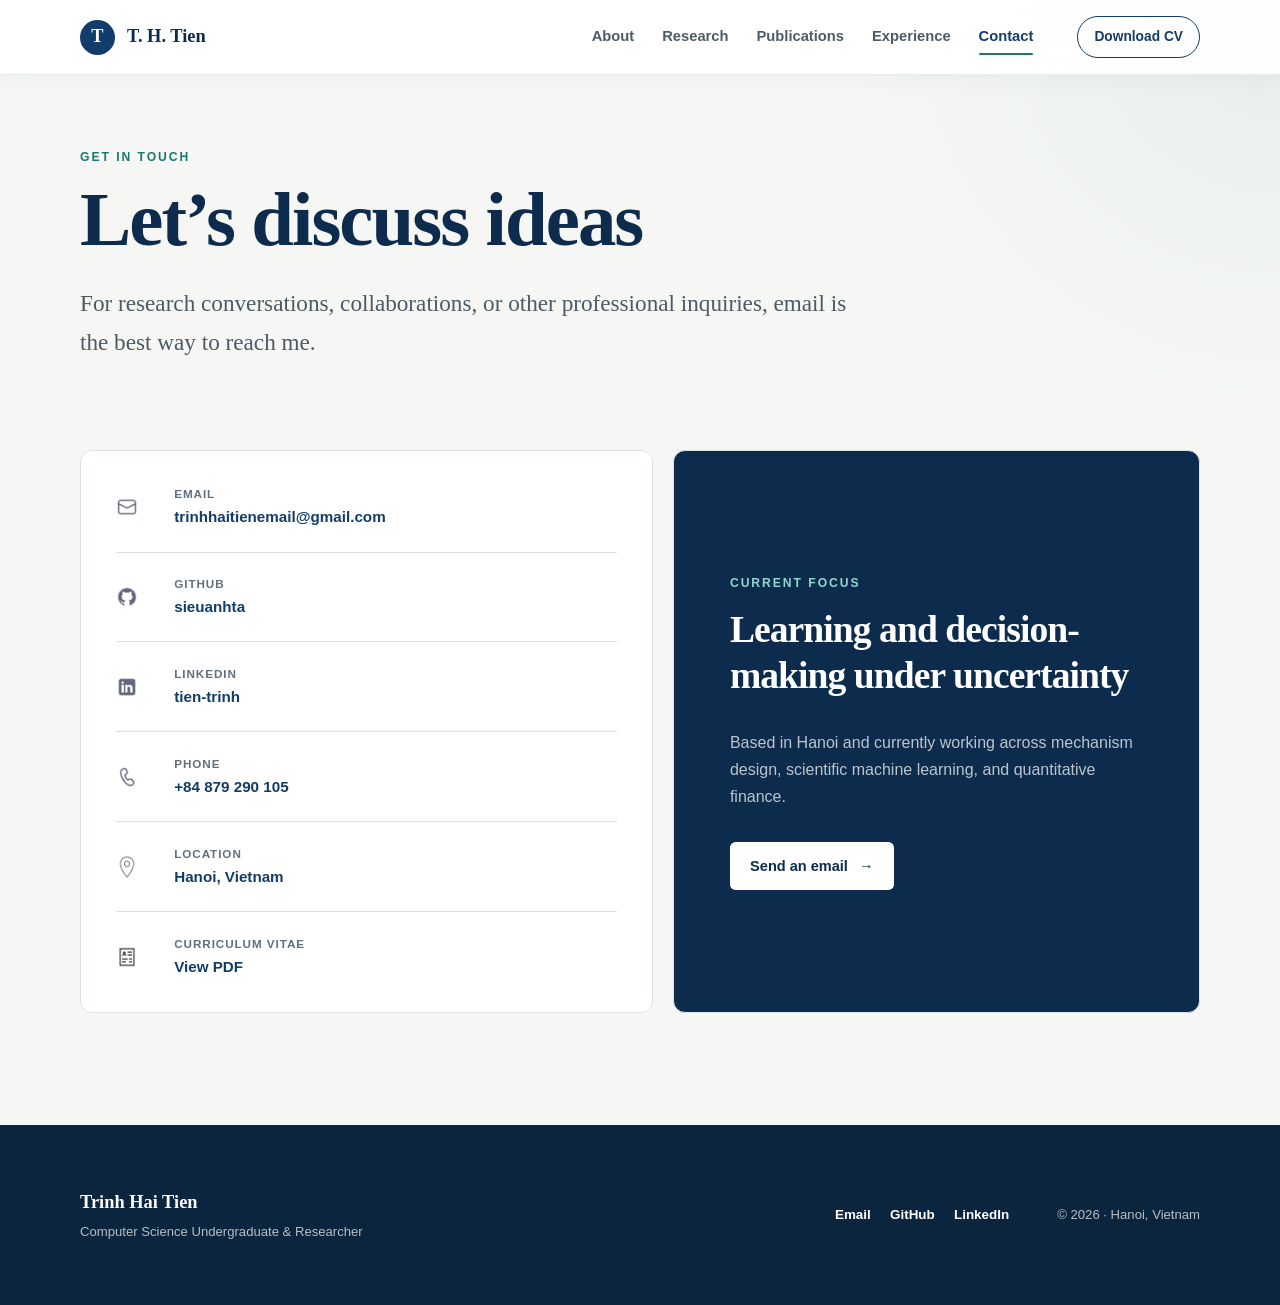
==== contact.html @ 078706bc "Build academic CV website" ====
<!doctype html>
<html lang="en">
  <head>
    <meta charset="utf-8" />
    <meta name="viewport" content="width=device-width, initial-scale=1" />
    <meta name="theme-color" content="#123c69" />
    <meta
      name="description"
      content="Contact Trinh Hai Tien for research conversations, collaborations, and professional inquiries."
    />
    <meta property="og:title" content="Contact · Trinh Hai Tien" />
    <meta property="og:description" content="Get in touch with Trinh Hai Tien." />
    <meta property="og:type" content="website" />
    <meta property="og:url" content="https://sieuanhta.github.io/academic-cv/contact.html" />
    <link rel="canonical" href="https://sieuanhta.github.io/academic-cv/contact.html" />
    <link rel="icon" href="files/profile.svg" type="image/svg+xml" />
    <link rel="stylesheet" href="assets/css/style.css" />
    <title>Contact · Trinh Hai Tien</title>
  </head>
  <body data-page="contact">
    <a class="skip-link" href="#page-content">Skip to content</a>
    <header class="site-header" id="site-header"></header>
    <main class="site-main site-container" id="page-content">
      <noscript>This website requires JavaScript to display the contact information.</noscript>
    </main>
    <footer class="site-footer" id="site-footer"></footer>
    <script src="data/global.js"></script>
    <script src="lang/en.js"></script>
    <script src="data/navbar.js"></script>
    <script src="assets/scripts/scripts.js"></script>
  </body>
</html>
---- assets/css/style.css ----
:root {
  --ink: #17222d;
  --muted: #61707d;
  --paper: #f6f7f4;
  --surface: #ffffff;
  --navy: #123c69;
  --navy-dark: #0d2c4d;
  --teal: #19796e;
  --teal-soft: #e5f3f0;
  --gold: #c9943e;
  --line: #dce2e3;
  --shadow: 0 18px 50px rgba(20, 42, 60, 0.08);
  --serif: Georgia, "Times New Roman", serif;
  --sans: Inter, ui-sans-serif, -apple-system, BlinkMacSystemFont, "Segoe UI",
    sans-serif;
}

*,
*::before,
*::after {
  box-sizing: border-box;
}

html {
  scroll-behavior: smooth;
}

body {
  margin: 0;
  color: var(--ink);
  background:
    radial-gradient(circle at 100% 0, rgba(25, 121, 110, 0.07), transparent 27rem),
    var(--paper);
  font-family: var(--sans);
  font-size: 16px;
  line-height: 1.7;
  -webkit-font-smoothing: antialiased;
}

img {
  display: block;
  max-width: 100%;
}

a {
  color: inherit;
}

button,
a {
  -webkit-tap-highlight-color: transparent;
}

:focus-visible {
  outline: 3px solid rgba(25, 121, 110, 0.35);
  outline-offset: 4px;
}

.sr-only {
  position: absolute;
  width: 1px;
  height: 1px;
  padding: 0;
  margin: -1px;
  overflow: hidden;
  clip: rect(0, 0, 0, 0);
  white-space: nowrap;
  border: 0;
}

.skip-link {
  position: fixed;
  top: 0.75rem;
  left: 0.75rem;
  z-index: 1000;
  padding: 0.7rem 1rem;
  border-radius: 0.35rem;
  color: #fff;
  background: var(--navy-dark);
  transform: translateY(-160%);
  transition: transform 160ms ease;
}

.skip-link:focus {
  transform: translateY(0);
}

.site-container {
  width: min(1120px, calc(100% - 3rem));
  margin-inline: auto;
}

.site-main {
  min-height: calc(100vh - 180px);
  padding-block: 4.5rem 7rem;
}

/* Navigation */

.site-header {
  position: sticky;
  top: 0;
  z-index: 100;
}

.site-nav {
  border-bottom: 1px solid rgba(18, 60, 105, 0.1);
  background: rgba(255, 255, 255, 0.92);
  box-shadow: 0 4px 22px rgba(20, 42, 60, 0.04);
  backdrop-filter: blur(14px);
}

.nav-inner {
  min-height: 74px;
  display: flex;
  align-items: center;
  justify-content: space-between;
  gap: 2rem;
}

.site-brand {
  display: inline-flex;
  align-items: center;
  gap: 0.75rem;
  color: var(--navy-dark);
  font-family: var(--serif);
  font-size: 1.15rem;
  font-weight: 700;
  text-decoration: none;
  white-space: nowrap;
}

.brand-mark {
  width: 35px;
  height: 35px;
  display: grid;
  place-items: center;
  border-radius: 50%;
  color: #fff;
  background: var(--navy);
  font-size: 1.15rem;
}

.nav-menu,
.nav-links {
  display: flex;
  align-items: center;
}

.nav-menu {
  gap: 2rem;
}

.nav-links {
  gap: 0.25rem;
  margin: 0;
  padding: 0;
  list-style: none;
}

.nav-links a {
  position: relative;
  display: block;
  padding: 0.55rem 0.75rem;
  color: #4e5c67;
  font-size: 0.92rem;
  font-weight: 600;
  text-decoration: none;
}

.nav-links a::after {
  content: "";
  position: absolute;
  right: 0.75rem;
  bottom: 0.2rem;
  left: 0.75rem;
  height: 2px;
  border-radius: 1px;
  background: var(--teal);
  transform: scaleX(0);
  transition: transform 180ms ease;
}

.nav-links a:hover,
.nav-links a[aria-current="page"] {
  color: var(--navy);
}

.nav-links a:hover::after,
.nav-links a[aria-current="page"]::after {
  transform: scaleX(1);
}

.nav-cv {
  padding: 0.55rem 1rem;
  border: 1px solid var(--navy);
  border-radius: 999px;
  color: var(--navy);
  font-size: 0.86rem;
  font-weight: 700;
  text-decoration: none;
  transition: color 180ms ease, background 180ms ease;
}

.nav-cv:hover {
  color: #fff;
  background: var(--navy);
}

.nav-toggle {
  display: none;
  width: 42px;
  height: 42px;
  padding: 9px;
  border: 0;
  background: transparent;
  cursor: pointer;
}

.nav-toggle span:not(.sr-only) {
  display: block;
  height: 2px;
  margin: 5px 0;
  border-radius: 1px;
  background: var(--navy-dark);
}

/* Shared type and controls */

h1,
h2,
h3,
p {
  margin-top: 0;
}

h1,
h2 {
  font-family: var(--serif);
  color: var(--navy-dark);
  letter-spacing: -0.025em;
}

h1 {
  font-size: clamp(2.7rem, 6vw, 5.2rem);
  line-height: 1.02;
}

h2 {
  font-size: clamp(1.65rem, 3vw, 2.35rem);
  line-height: 1.2;
}

h3 {
  color: var(--ink);
  line-height: 1.35;
}

.eyebrow,
.section-label {
  margin-bottom: 0.85rem;
  color: var(--teal);
  font-size: 0.76rem;
  font-weight: 800;
  letter-spacing: 0.16em;
  text-transform: uppercase;
}

.muted {
  color: var(--muted);
}

.button {
  display: inline-flex;
  align-items: center;
  justify-content: center;
  gap: 0.7rem;
  min-height: 48px;
  padding: 0.65rem 1.2rem;
  border: 1px solid transparent;
  border-radius: 0.35rem;
  font-size: 0.91rem;
  font-weight: 750;
  text-decoration: none;
  transition: transform 180ms ease, box-shadow 180ms ease, background 180ms ease;
}

.button:hover {
  transform: translateY(-2px);
}

.button-primary {
  color: #fff;
  background: var(--navy);
  box-shadow: 0 10px 24px rgba(18, 60, 105, 0.18);
}

.button-primary:hover {
  color: #fff;
  background: var(--navy-dark);
  box-shadow: 0 14px 30px rgba(18, 60, 105, 0.22);
}

.button-secondary {
  border-color: var(--line);
  color: var(--navy);
  background: var(--surface);
}

.button-secondary:hover {
  border-color: var(--navy);
}

/* Home */

.hero {
  display: grid;
  grid-template-columns: minmax(300px, 0.82fr) minmax(0, 1.18fr);
  min-height: 570px;
  overflow: hidden;
  border: 1px solid rgba(18, 60, 105, 0.1);
  border-radius: 1.1rem;
  background: var(--surface);
  box-shadow: var(--shadow);
}

.hero-profile {
  position: relative;
  display: flex;
  flex-direction: column;
  align-items: center;
  justify-content: center;
  padding: 3.5rem 2.5rem;
  color: #fff;
  background:
    linear-gradient(145deg, rgba(255, 255, 255, 0.07), transparent 45%),
    var(--navy-dark);
  text-align: center;
}

.hero-profile::before,
.hero-profile::after {
  content: "";
  position: absolute;
  border-radius: 50%;
  border: 1px solid rgba(255, 255, 255, 0.08);
}

.hero-profile::before {
  width: 280px;
  height: 280px;
  top: -150px;
  left: -110px;
}

.hero-profile::after {
  width: 200px;
  height: 200px;
  right: -120px;
  bottom: -70px;
}

.portrait-wrap {
  position: relative;
}

.portrait {
  width: 178px;
  height: 178px;
  border: 5px solid rgba(255, 255, 255, 0.2);
  border-radius: 50%;
  box-shadow: 0 18px 40px rgba(0, 0, 0, 0.2);
}

.availability-dot {
  position: absolute;
  right: 13px;
  bottom: 11px;
  width: 18px;
  height: 18px;
  border: 4px solid var(--navy-dark);
  border-radius: 50%;
  background: #61c7af;
}

.hero-identity {
  position: relative;
  z-index: 1;
}

.hero-identity .eyebrow {
  margin-top: 1.8rem;
  color: #8ed7cd;
}

.hero-identity h1 {
  margin-bottom: 0.65rem;
  color: #fff;
  font-size: clamp(2.1rem, 4vw, 3rem);
}

.hero-title {
  max-width: 310px;
  margin: 0 auto 1.4rem;
  color: rgba(255, 255, 255, 0.72);
  font-size: 0.96rem;
}

.social-links {
  display: flex;
  justify-content: center;
  gap: 0.55rem;
}

.icon-link {
  width: 39px;
  height: 39px;
  display: grid;
  place-items: center;
  border: 1px solid rgba(255, 255, 255, 0.14);
  border-radius: 50%;
  background: rgba(255, 255, 255, 0.08);
  transition: background 180ms ease, transform 180ms ease;
}

.icon-link:hover {
  background: rgba(255, 255, 255, 0.17);
  transform: translateY(-2px);
}

.icon-link img {
  width: 19px;
  height: 19px;
  object-fit: contain;
  filter: brightness(0) invert(1);
}

.hero-copy {
  display: flex;
  flex-direction: column;
  justify-content: center;
  padding: clamp(2.5rem, 6vw, 5rem);
}

.hero-copy .section-label {
  margin-bottom: 1.5rem;
}

.hero-copy > p:not(.section-label) {
  color: #43515d;
  font-family: var(--serif);
  font-size: clamp(1.12rem, 2vw, 1.34rem);
  line-height: 1.7;
}

.hero-actions {
  display: flex;
  flex-wrap: wrap;
  gap: 0.8rem;
  margin-top: 1.25rem;
}

.stats-grid {
  display: grid;
  grid-template-columns: repeat(3, 1fr);
  margin-block: 1.25rem 4.5rem;
  overflow: hidden;
  border: 1px solid var(--line);
  border-radius: 0.7rem;
  background: var(--surface);
}

.stat-item {
  display: flex;
  align-items: center;
  gap: 1rem;
  min-height: 105px;
  padding: 1.4rem 1.8rem;
  border-right: 1px solid var(--line);
}

.stat-item:last-child {
  border-right: 0;
}

.stat-value {
  color: var(--navy);
  font-family: var(--serif);
  font-size: 2.4rem;
  font-weight: 700;
  line-height: 1;
}

.stat-label {
  max-width: 160px;
  color: var(--muted);
  font-size: 0.86rem;
  line-height: 1.35;
}

.content-section {
  padding-block: 4.5rem;
  border-top: 1px solid var(--line);
}

.content-section.two-column {
  display: grid;
  grid-template-columns: 0.8fr 1.2fr;
  gap: clamp(2rem, 7vw, 6rem);
  align-items: center;
}

.two-column h2 {
  margin-bottom: 1rem;
}

.tag-cloud,
.method-list {
  display: flex;
  flex-wrap: wrap;
  gap: 0.65rem;
}

.tag-cloud span,
.method-list span {
  padding: 0.52rem 0.85rem;
  border: 1px solid #cbdedb;
  border-radius: 999px;
  color: #195f58;
  background: var(--teal-soft);
  font-size: 0.84rem;
  font-weight: 650;
}

.section-heading {
  display: flex;
  align-items: flex-end;
  justify-content: space-between;
  gap: 2rem;
  margin-bottom: 2.25rem;
}

.section-heading h2,
.section-heading p {
  margin-bottom: 0;
}

.section-date {
  color: var(--teal);
  font-family: var(--serif);
  font-size: 1.15rem;
  font-weight: 700;
}

.education-card {
  display: grid;
  grid-template-columns: 1.1fr 0.9fr;
  gap: 3rem;
  padding: clamp(1.7rem, 4vw, 2.6rem);
  border-left: 4px solid var(--teal);
  border-radius: 0 0.55rem 0.55rem 0;
  background: var(--surface);
  box-shadow: 0 10px 34px rgba(20, 42, 60, 0.06);
}

.education-card h3 {
  margin-bottom: 0.55rem;
  font-family: var(--serif);
  font-size: 1.3rem;
}

.education-degree {
  margin-bottom: 0.2rem;
  color: var(--navy);
  font-weight: 700;
}

.education-card ul,
.timeline-content ul {
  margin: 0;
  padding-left: 1.2rem;
}

.education-card li,
.timeline-content li {
  margin-bottom: 0.5rem;
  color: #485661;
}

.award-list {
  border-top: 1px solid var(--line);
}

.award-item {
  display: grid;
  grid-template-columns: 110px 1fr;
  gap: 1rem;
  padding: 1.2rem 0;
  border-bottom: 1px solid var(--line);
}

.award-year {
  color: var(--teal);
  font-size: 0.9rem;
  font-weight: 800;
}

.award-item h3 {
  margin-bottom: 0.2rem;
  font-size: 1rem;
}

.award-item p {
  margin-bottom: 0;
  color: var(--muted);
  font-size: 0.9rem;
}

.subsection-heading {
  margin: 2.4rem 0 0.8rem;
}

.subsection-heading h3 {
  font-family: var(--serif);
  font-size: 1.25rem;
}

.award-list.compact .award-item {
  padding-block: 0.9rem;
}

.skills-grid {
  display: grid;
  grid-template-columns: repeat(2, 1fr);
  gap: 1rem;
}

.skill-card {
  padding: 1.6rem;
  border: 1px solid var(--line);
  border-radius: 0.55rem;
  background: rgba(255, 255, 255, 0.65);
}

.skill-card h3 {
  margin-bottom: 1rem;
  color: var(--navy);
  font-family: var(--serif);
  font-size: 1.05rem;
}

.skill-card div {
  display: flex;
  flex-wrap: wrap;
  gap: 0.45rem 0.75rem;
}

.skill-card span {
  color: #53616c;
  font-size: 0.87rem;
}

.skill-card span:not(:last-child)::after {
  content: "·";
  margin-left: 0.75rem;
  color: var(--gold);
}

.language-row {
  display: grid;
  grid-template-columns: repeat(2, 1fr);
  gap: 1rem;
  margin-top: 1rem;
}

.language-row > div {
  display: flex;
  flex-direction: column;
  padding: 1.2rem 1.6rem;
  border-left: 3px solid var(--gold);
  background: #fff;
}

.language-row span {
  color: var(--muted);
  font-size: 0.88rem;
}

/* Inner pages */

.page-intro {
  max-width: 850px;
  margin-bottom: 5.5rem;
}

.page-intro h1 {
  margin-bottom: 1.5rem;
}

.page-lede {
  max-width: 780px;
  color: #4c5a65;
  font-family: var(--serif);
  font-size: clamp(1.15rem, 2.5vw, 1.45rem);
  line-height: 1.7;
}

/* Publications */

.publication-groups {
  display: flex;
  flex-direction: column;
  gap: 5rem;
}

.group-heading {
  display: flex;
  align-items: center;
  justify-content: space-between;
  gap: 1rem;
  padding-bottom: 1rem;
  border-bottom: 2px solid var(--navy);
}

.group-heading h2 {
  margin: 0;
  font-size: clamp(1.45rem, 3vw, 2rem);
}

.group-heading > span {
  color: var(--teal);
  font-size: 0.78rem;
  font-weight: 800;
  letter-spacing: 0.12em;
}

.publication-item {
  display: grid;
  grid-template-columns: 58px 1fr;
  gap: 1.4rem;
  padding: 2rem 0;
  border-bottom: 1px solid var(--line);
}

.publication-number {
  padding-top: 0.2rem;
  color: #94a0a8;
  font-family: var(--serif);
  font-size: 1.05rem;
}

.publication-meta {
  display: flex;
  gap: 0.6rem;
  margin-bottom: 0.65rem;
}

.publication-meta span {
  padding: 0.2rem 0.55rem;
  border-radius: 999px;
  color: #23655e;
  background: var(--teal-soft);
  font-size: 0.72rem;
  font-weight: 750;
  letter-spacing: 0.03em;
}

.publication-item h3 {
  max-width: 900px;
  margin-bottom: 0.7rem;
  font-family: var(--serif);
  font-size: clamp(1.12rem, 2vw, 1.32rem);
}

.publication-authors {
  margin-bottom: 0.3rem;
  color: #3e4c56;
  font-size: 0.92rem;
}

.publication-venue {
  margin-bottom: 0;
  color: var(--muted);
  font-size: 0.9rem;
  font-style: italic;
}

/* Research */

.research-grid {
  display: grid;
  grid-template-columns: repeat(2, 1fr);
  gap: 1.25rem;
}

.research-card {
  min-height: 430px;
  display: flex;
  flex-direction: column;
  justify-content: space-between;
  padding: clamp(1.8rem, 4vw, 2.7rem);
  border: 1px solid var(--line);
  border-radius: 0.7rem;
  background: var(--surface);
  transition: border-color 180ms ease, transform 180ms ease, box-shadow 180ms ease;
}

.research-card:hover {
  border-color: #aacbc6;
  box-shadow: var(--shadow);
  transform: translateY(-3px);
}

.research-number {
  margin-bottom: 3.5rem;
  color: var(--gold);
  font-family: var(--serif);
  font-size: 1rem;
  font-weight: 700;
}

.research-card h2 {
  margin-bottom: 1rem;
  font-size: clamp(1.45rem, 3vw, 2rem);
}

.research-card p {
  color: var(--muted);
  font-size: 0.94rem;
}

.research-card .research-summary {
  color: #30424e;
  font-family: var(--serif);
  font-size: 1.08rem;
  font-weight: 700;
}

.method-list {
  margin-top: 1.5rem;
}

.method-list span {
  padding: 0.35rem 0.65rem;
  font-size: 0.73rem;
}

.research-note {
  position: relative;
  margin-top: 5rem;
  overflow: hidden;
  padding: clamp(2.2rem, 5vw, 4.2rem);
  border-radius: 0.75rem;
  color: #fff;
  background: var(--navy-dark);
}

.research-note::after {
  content: "";
  position: absolute;
  width: 260px;
  height: 260px;
  right: -90px;
  bottom: -150px;
  border: 1px solid rgba(255, 255, 255, 0.13);
  border-radius: 50%;
}

.research-note .section-label {
  color: #8ed7cd;
}

.research-note h2 {
  margin-bottom: 0.75rem;
  color: #fff;
}

.research-note p:not(.section-label) {
  max-width: 650px;
  color: rgba(255, 255, 255, 0.72);
}

.research-note a {
  position: relative;
  z-index: 1;
  color: #fff;
  font-weight: 700;
  text-underline-offset: 0.3rem;
}

/* Experience */

.timeline {
  position: relative;
}

.timeline::before {
  content: "";
  position: absolute;
  top: 0.65rem;
  bottom: 1rem;
  left: 165px;
  width: 1px;
  background: #bdc8cc;
}

.timeline-item {
  position: relative;
  display: grid;
  grid-template-columns: 135px 1fr;
  gap: 4.5rem;
  padding-bottom: 4.5rem;
}

.timeline-item:last-child {
  padding-bottom: 0;
}

.timeline-marker {
  position: absolute;
  top: 0.45rem;
  left: 159px;
  width: 13px;
  height: 13px;
  border: 3px solid var(--paper);
  border-radius: 50%;
  background: var(--teal);
  box-shadow: 0 0 0 1px var(--teal);
}

.timeline-meta {
  display: flex;
  flex-direction: column;
  align-items: flex-end;
  padding-top: 0.1rem;
  color: var(--teal);
  font-size: 0.82rem;
  font-weight: 750;
  text-align: right;
}

.timeline-meta span + span {
  margin-top: 0.3rem;
  color: var(--muted);
  font-weight: 500;
}

.timeline-content {
  padding: 0 0 2rem 1rem;
}

.timeline-content h2 {
  margin-bottom: 0.25rem;
}

.timeline-company {
  margin-bottom: 1.4rem;
  color: var(--navy);
  font-weight: 750;
}

.timeline-content > p:not(.timeline-company) {
  max-width: 780px;
  color: var(--muted);
}

.timeline-content ul {
  max-width: 830px;
  margin-top: 1.3rem;
}

/* Contact */

.contact-layout {
  display: grid;
  grid-template-columns: 1fr 0.92fr;
  gap: 1.25rem;
}

.contact-card,
.contact-aside {
  border: 1px solid var(--line);
  border-radius: 0.75rem;
  background: var(--surface);
}

.contact-card {
  padding: 0.7rem 2.2rem;
}

.contact-item {
  display: grid;
  grid-template-columns: 42px 1fr;
  gap: 1rem;
  align-items: center;
  padding: 1.35rem 0;
  border-bottom: 1px solid var(--line);
}

.contact-item:last-child {
  border-bottom: 0;
}

.contact-item > img {
  width: 22px;
  height: 22px;
  object-fit: contain;
  opacity: 0.72;
}

.contact-item div {
  display: flex;
  flex-direction: column;
}

.contact-item span {
  color: var(--muted);
  font-size: 0.73rem;
  font-weight: 750;
  letter-spacing: 0.08em;
  text-transform: uppercase;
}

.contact-item a,
.contact-item p {
  margin: 0;
  color: var(--navy);
  font-size: 0.95rem;
  font-weight: 700;
  overflow-wrap: anywhere;
  text-decoration: none;
}

.contact-item a:hover {
  text-decoration: underline;
  text-underline-offset: 0.2rem;
}

.contact-aside {
  display: flex;
  flex-direction: column;
  align-items: flex-start;
  justify-content: center;
  padding: clamp(2rem, 5vw, 3.5rem);
  color: #fff;
  background: var(--navy-dark);
}

.contact-aside .section-label {
  color: #8ed7cd;
}

.contact-aside h2 {
  color: #fff;
}

.contact-aside p:not(.section-label) {
  color: rgba(255, 255, 255, 0.72);
}

.contact-aside .button {
  margin-top: 1rem;
  color: var(--navy-dark);
  background: #fff;
  box-shadow: none;
}

/* Footer */

.site-footer {
  color: rgba(255, 255, 255, 0.7);
  background: #0b253f;
}

.footer-inner {
  min-height: 180px;
  display: grid;
  grid-template-columns: 1fr auto auto;
  gap: 3rem;
  align-items: center;
}

.footer-inner p {
  margin-bottom: 0;
  font-size: 0.82rem;
}

.footer-inner .footer-name {
  margin-bottom: 0.2rem;
  color: #fff;
  font-family: var(--serif);
  font-size: 1.15rem;
  font-weight: 700;
}

.footer-links {
  display: flex;
  gap: 1.2rem;
}

.footer-links a {
  color: #fff;
  font-size: 0.84rem;
  font-weight: 650;
  text-decoration: none;
}

.footer-links a:hover {
  text-decoration: underline;
  text-underline-offset: 0.25rem;
}

.footer-meta {
  text-align: right;
}

.reveal {
  animation: reveal 520ms ease both;
}

@keyframes reveal {
  from {
    opacity: 0;
    transform: translateY(8px);
  }
  to {
    opacity: 1;
    transform: translateY(0);
  }
}

@media (prefers-reduced-motion: reduce) {
  html {
    scroll-behavior: auto;
  }

  *,
  *::before,
  *::after {
    animation-duration: 0.01ms !important;
    animation-iteration-count: 1 !important;
    transition-duration: 0.01ms !important;
  }
}

@media (max-width: 940px) {
  .site-main {
    padding-top: 3rem;
  }

  .nav-toggle {
    display: block;
  }

  .nav-menu {
    position: absolute;
    top: 74px;
    right: 0;
    left: 0;
    display: none;
    flex-direction: column;
    align-items: stretch;
    gap: 1rem;
    padding: 1rem max(1.5rem, calc((100% - 1120px) / 2));
    border-bottom: 1px solid var(--line);
    background: #fff;
    box-shadow: 0 14px 28px rgba(20, 42, 60, 0.08);
  }

  .nav-menu.is-open {
    display: flex;
  }

  .nav-links {
    flex-direction: column;
    align-items: stretch;
  }

  .nav-links a {
    padding: 0.65rem 0;
  }

  .nav-links a::after {
    right: auto;
    bottom: 0.25rem;
    left: 0;
    width: 35px;
  }

  .nav-cv {
    align-self: flex-start;
  }

  .hero {
    grid-template-columns: 1fr;
  }

  .hero-profile {
    min-height: 440px;
  }

  .stats-grid {
    grid-template-columns: 1fr;
  }

  .stat-item {
    border-right: 0;
    border-bottom: 1px solid var(--line);
  }

  .stat-item:last-child {
    border-bottom: 0;
  }

  .content-section.two-column,
  .education-card,
  .contact-layout {
    grid-template-columns: 1fr;
  }

  .research-grid {
    grid-template-columns: 1fr;
  }

  .research-card {
    min-height: auto;
  }

  .research-number {
    margin-bottom: 2rem;
  }

  .footer-inner {
    grid-template-columns: 1fr;
    gap: 1rem;
    padding-block: 2.5rem;
  }

  .footer-meta {
    text-align: left;
  }
}

@media (max-width: 680px) {
  .site-container {
    width: min(100% - 2rem, 1120px);
  }

  .site-main {
    padding-block: 2rem 5rem;
  }

  .site-brand span:last-child {
    font-size: 1rem;
  }

  .hero-profile {
    min-height: 400px;
    padding-inline: 1.5rem;
  }

  .portrait {
    width: 150px;
    height: 150px;
  }

  .hero-copy {
    padding: 2.1rem 1.4rem;
  }

  .hero-actions {
    flex-direction: column;
  }

  .button {
    width: 100%;
  }

  .content-section {
    padding-block: 3.5rem;
  }

  .section-heading {
    align-items: flex-start;
    flex-direction: column;
    gap: 0.7rem;
  }

  .education-card {
    gap: 1.5rem;
  }

  .award-item {
    grid-template-columns: 80px 1fr;
  }

  .skills-grid,
  .language-row {
    grid-template-columns: 1fr;
  }

  .page-intro {
    margin-bottom: 3.5rem;
  }

  .page-intro h1 {
    font-size: clamp(2.45rem, 13vw, 3.8rem);
  }

  .publication-item {
    grid-template-columns: 35px 1fr;
    gap: 0.8rem;
  }

  .timeline::before,
  .timeline-marker {
    left: 6px;
  }

  .timeline-item {
    grid-template-columns: 1fr;
    gap: 0.5rem;
    padding-left: 2.2rem;
  }

  .timeline-meta {
    align-items: flex-start;
    text-align: left;
  }

  .timeline-content {
    padding-left: 0;
  }

  .contact-card {
    padding-inline: 1.2rem;
  }

  .contact-item {
    grid-template-columns: 32px 1fr;
    gap: 0.7rem;
  }

  .footer-links {
    flex-wrap: wrap;
  }
}
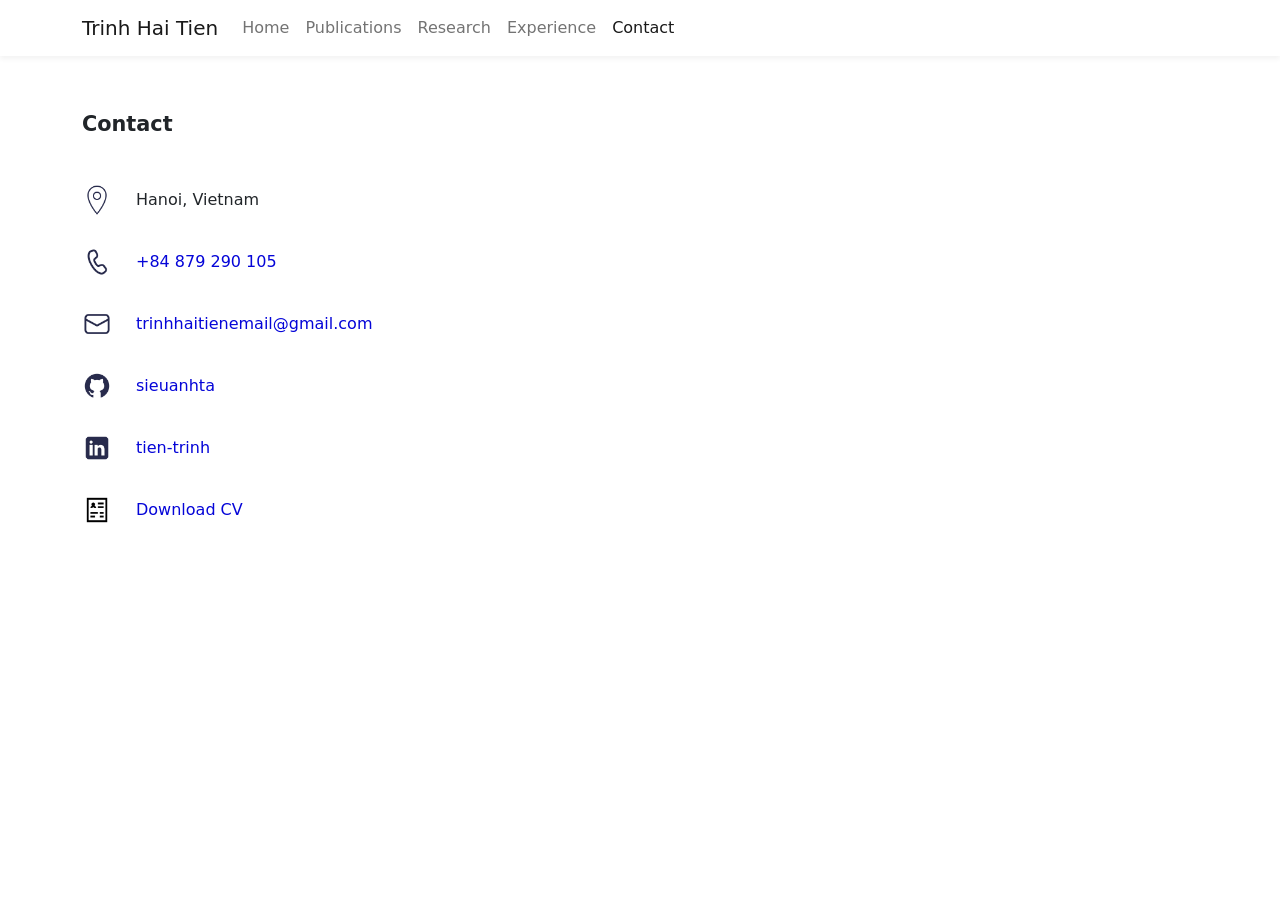
==== commit 419209d0: "Adopt supplied Academic-cv template UI" ====
--- a/contact.html
+++ b/contact.html
@@ -1,32 +1,35 @@
-<!doctype html>
+<!DOCTYPE html>
 <html lang="en">
   <head>
-    <meta charset="utf-8" />
-    <meta name="viewport" content="width=device-width, initial-scale=1" />
-    <meta name="theme-color" content="#123c69" />
-    <meta
-      name="description"
-      content="Contact Trinh Hai Tien for research conversations, collaborations, and professional inquiries."
-    />
+    <meta charset="UTF-8" />
+    <meta name="viewport" content="width=device-width, initial-scale=1.0" />
+    <meta name="description" content="Contact information for Trinh Hai Tien." />
     <meta property="og:title" content="Contact · Trinh Hai Tien" />
-    <meta property="og:description" content="Get in touch with Trinh Hai Tien." />
     <meta property="og:type" content="website" />
     <meta property="og:url" content="https://sieuanhta.github.io/academic-cv/contact.html" />
     <link rel="canonical" href="https://sieuanhta.github.io/academic-cv/contact.html" />
-    <link rel="icon" href="files/profile.svg" type="image/svg+xml" />
-    <link rel="stylesheet" href="assets/css/style.css" />
+    <link rel="icon" type="image/png" href="./assets/images/icons/favicon.png" />
+    <link href="./assets/css/bootstrap.css" rel="stylesheet" />
+    <link href="./assets/css/aos.css" rel="stylesheet" />
+    <link href="./assets/css/style.css" rel="stylesheet" />
+    <link href="./assets/css/custom.css" rel="stylesheet" />
+    <script src="./assets/scripts/default.js"></script>
+    <script src="./data/global.js"></script>
+    <script src="./lang/en.js"></script>
+    <script src="./data/navbar.js"></script>
+    <script>
+      $(function () {
+        $("#include_navbar").load("./utils/navbar.html", function () { renderNavbar(); AOS.init(); });
+      });
+    </script>
     <title>Contact · Trinh Hai Tien</title>
   </head>
   <body data-page="contact">
-    <a class="skip-link" href="#page-content">Skip to content</a>
-    <header class="site-header" id="site-header"></header>
-    <main class="site-main site-container" id="page-content">
-      <noscript>This website requires JavaScript to display the contact information.</noscript>
+    <div id="include_navbar"></div>
+    <main class="container pt-4" data-aos="fade-in" id="content_wrapper">
+      <h6 id="contact_title" class="title"></h6>
+      <ul id="contact_data"></ul>
     </main>
-    <footer class="site-footer" id="site-footer"></footer>
-    <script src="data/global.js"></script>
-    <script src="lang/en.js"></script>
-    <script src="data/navbar.js"></script>
-    <script src="assets/scripts/scripts.js"></script>
+    <script src="./assets/scripts/scripts.js"></script>
   </body>
 </html>
--- a/assets/css/style.css
+++ b/assets/css/style.css
@@ -1,1347 +1,630 @@
-:root {
-  --ink: #17222d;
-  --muted: #61707d;
-  --paper: #f6f7f4;
-  --surface: #ffffff;
-  --navy: #123c69;
-  --navy-dark: #0d2c4d;
-  --teal: #19796e;
-  --teal-soft: #e5f3f0;
-  --gold: #c9943e;
-  --line: #dce2e3;
-  --shadow: 0 18px 50px rgba(20, 42, 60, 0.08);
-  --serif: Georgia, "Times New Roman", serif;
-  --sans: Inter, ui-sans-serif, -apple-system, BlinkMacSystemFont, "Segoe UI",
-    sans-serif;
-}
-
-*,
-*::before,
-*::after {
-  box-sizing: border-box;
-}
-
-html {
-  scroll-behavior: smooth;
-}
-
-body {
-  margin: 0;
-  color: var(--ink);
-  background:
-    radial-gradient(circle at 100% 0, rgba(25, 121, 110, 0.07), transparent 27rem),
-    var(--paper);
-  font-family: var(--sans);
-  font-size: 16px;
-  line-height: 1.7;
-  -webkit-font-smoothing: antialiased;
-}
-
-img {
+@font-face {
+  font-family: "vazir";
+  src: url("../fonts/vazir-400.eot");
+  src: url("../fonts/vazir-400.eot?#iefix") format("embedded-opentype"),
+    url("../fonts/vazir-400.woff2") format("woff2"),
+    url("../fonts/vazir-400.woff") format("woff"),
+    url("../fonts/vazir-400.ttf") format("truetype");
+  font-weight: 400;
+}
+
+@font-face {
+  font-family: "vazir";
+  src: url("../fonts/vazir-700.eot");
+  src: url("../fonts/vazir-700.eot?#iefix") format("embedded-opentype"),
+    url("../fonts/vazir-700.woff2") format("woff2"),
+    url("../fonts/vazir-700.woff") format("woff"),
+    url("../fonts/vazir-700.ttf") format("truetype");
+  font-weight: 700;
+}
+
+/* Navbar styles */
+#language {
+  cursor: pointer;
+  display: flex;
+  flex-direction: row-reverse;
+  align-items: center;
+  justify-content: center;
+  font-family: "vazir";
+  font-size: 13px;
+}
+
+#languageIcon {
+  width: 15px;
+  margin: 0 5px;
+}
+
+.rtl_wrapper #language {
+  cursor: pointer;
+  display: flex;
+  flex-direction: row-reverse;
+  align-items: center;
+  justify-content: center;
+  font-family: "vazir";
+  font-size: 13px;
+}
+
+.bg-light {
+  background-color: #fff !important;
+  box-shadow: 0 3px 5px rgba(0, 0, 0, 0.05);
+}
+
+.collapse {
+  display: flex;
+  align-items: center;
+  justify-content: space-between;
+}
+
+.title {
+  font-size: 1.3rem !important;
+  font-weight: bold;
+  position: relative;
+  margin-bottom: 1rem !important;
+  margin-top: 2rem;
+}
+
+/* --------- LTR styles --------- */
+
+/* Home page styles */
+.main_header {
+  display: flex;
+  align-items: center;
+  min-height: 90vh;
+}
+
+.main_header_info {
+  display: flex;
+  flex-direction: column;
+  align-items: center;
+}
+
+.main_header_info img {
+  width: 280px;
+  height: 280px;
+  object-fit: cover;
+  border-radius: 100%;
+  /* box-shadow: 3px 3px 5px rgba(0, 0, 0, 0.2); */
+  border: 5px solid #fff;
+}
+
+.main_header_info img[src=""] {
+  display: none;
+}
+
+.main_header_info h1 {
+  font-size: 1.8rem;
+  margin-top: 1rem;
+}
+
+.main_header_info h2 {
+  color: #888;
+  font-size: 1.2rem;
+  font-weight: 400;
+  margin-bottom: 1.5rem;
+}
+
+.main_header_content h6:last-of-type {
+  margin-top: 4rem;
+}
+
+.main_header_content p {
+  text-align: justify;
+  margin: 0 !important;
+}
+
+#home_list {
+  padding: 0;
+  padding-left: 1rem;
+}
+
+.main_header ul {
+  padding: 0;
+  padding-left: 1rem;
+  margin-top: 1rem;
+}
+
+#home_list li {
+  margin-bottom: 0.4rem;
+}
+
+#home_links {
+  display: flex;
+  align-items: center;
+  list-style: none;
+  margin-top: 0.5rem;
+}
+
+#home_links a {
+  margin: 0 0.5rem;
+  width: 33px;
   display: block;
-  max-width: 100%;
-}
-
-a {
-  color: inherit;
-}
-
-button,
-a {
-  -webkit-tap-highlight-color: transparent;
-}
-
-:focus-visible {
-  outline: 3px solid rgba(25, 121, 110, 0.35);
-  outline-offset: 4px;
-}
-
-.sr-only {
+  display: flex;
+  align-items: center;
+  justify-content: center;
+  padding-bottom: 0.4rem;
+  transform: scale(1);
+  transition: all 0.3s;
+}
+
+#home_links a:hover {
+  transform: scale(1.1);
+}
+
+#home_links img {
+  width: auto;
+  height: 33px;
+  box-shadow: none;
+  object-fit: contain;
+  border-radius: 0;
+  border: none;
+}
+
+/* Publications page styles */
+#publications_content {
+  margin-top: 1rem;
+}
+
+.publication_container {
+  margin-top: 3rem;
+}
+
+.publication_container .publications_header {
+  margin-bottom: 1rem;
+}
+
+.publication_container .publications_header span {
+  font-style: italic;
+  font-size: 1rem;
+}
+
+.publication_container .publications_header h2 {
+  display: inline;
+  font-size: 1.15rem;
+  text-align: justify;
+}
+
+.publication_container .publications_item {
+  margin-bottom: 3rem;
+  margin-left: 2rem;
+  position: relative;
+}
+
+.publication_container .publications_item::before {
+  content: "";
   position: absolute;
-  width: 1px;
-  height: 1px;
-  padding: 0;
-  margin: -1px;
-  overflow: hidden;
-  clip: rect(0, 0, 0, 0);
-  white-space: nowrap;
-  border: 0;
-}
-
-.skip-link {
-  position: fixed;
-  top: 0.75rem;
-  left: 0.75rem;
-  z-index: 1000;
-  padding: 0.7rem 1rem;
-  border-radius: 0.35rem;
-  color: #fff;
-  background: var(--navy-dark);
-  transform: translateY(-160%);
-  transition: transform 160ms ease;
-}
-
-.skip-link:focus {
-  transform: translateY(0);
-}
-
-.site-container {
-  width: min(1120px, calc(100% - 3rem));
-  margin-inline: auto;
-}
-
-.site-main {
-  min-height: calc(100vh - 180px);
-  padding-block: 4.5rem 7rem;
-}
-
-/* Navigation */
-
-.site-header {
-  position: sticky;
-  top: 0;
-  z-index: 100;
-}
-
-.site-nav {
-  border-bottom: 1px solid rgba(18, 60, 105, 0.1);
-  background: rgba(255, 255, 255, 0.92);
-  box-shadow: 0 4px 22px rgba(20, 42, 60, 0.04);
-  backdrop-filter: blur(14px);
-}
-
-.nav-inner {
-  min-height: 74px;
-  display: flex;
-  align-items: center;
-  justify-content: space-between;
-  gap: 2rem;
-}
-
-.site-brand {
-  display: inline-flex;
-  align-items: center;
-  gap: 0.75rem;
-  color: var(--navy-dark);
-  font-family: var(--serif);
-  font-size: 1.15rem;
-  font-weight: 700;
-  text-decoration: none;
-  white-space: nowrap;
-}
-
-.brand-mark {
-  width: 35px;
-  height: 35px;
-  display: grid;
-  place-items: center;
+  top: 9px;
+  left: -2rem;
+  width: 8px;
+  height: 8px;
   border-radius: 50%;
-  color: #fff;
-  background: var(--navy);
-  font-size: 1.15rem;
-}
-
-.nav-menu,
-.nav-links {
-  display: flex;
-  align-items: center;
-}
-
-.nav-menu {
-  gap: 2rem;
-}
-
-.nav-links {
-  gap: 0.25rem;
+  background-color: #000;
+}
+
+.publication_container p {
+  text-align: justify;
+}
+
+.publication_container .publications_footer {
+  margin-bottom: 0.5rem;
+  list-style: none;
+  display: flex;
+  align-items: center;
+  justify-content: flex-start;
   margin: 0;
   padding: 0;
-  list-style: none;
-}
-
-.nav-links a {
+  padding-top: 0.5rem;
+  border-top: 1px solid #e6e6e6;
+}
+
+.publication_container .publications_footer span {
+  margin: 0;
+  margin-right: 1rem;
+}
+
+.publication_container .publications_footer li {
+  margin-right: 2rem;
   position: relative;
-  display: block;
-  padding: 0.55rem 0.75rem;
-  color: #4e5c67;
-  font-size: 0.92rem;
-  font-weight: 600;
-  text-decoration: none;
-}
-
-.nav-links a::after {
+}
+
+.publication_container .publications_footer li::before {
   content: "";
   position: absolute;
-  right: 0.75rem;
-  bottom: 0.2rem;
-  left: 0.75rem;
-  height: 2px;
-  border-radius: 1px;
-  background: var(--teal);
-  transform: scaleX(0);
-  transition: transform 180ms ease;
-}
-
-.nav-links a:hover,
-.nav-links a[aria-current="page"] {
-  color: var(--navy);
-}
-
-.nav-links a:hover::after,
-.nav-links a[aria-current="page"]::after {
-  transform: scaleX(1);
-}
-
-.nav-cv {
-  padding: 0.55rem 1rem;
-  border: 1px solid var(--navy);
-  border-radius: 999px;
-  color: var(--navy);
-  font-size: 0.86rem;
-  font-weight: 700;
+  right: -1rem;
+  top: 12%;
+  height: 76%;
+  width: 1px;
+  background-color: #e6e6e6;
+}
+
+.publication_container .publications_footer li:last-of-type:before {
+  display: none;
+}
+
+.publication_container .publications_footer a {
+  color: blue;
   text-decoration: none;
-  transition: color 180ms ease, background 180ms ease;
-}
-
-.nav-cv:hover {
-  color: #fff;
-  background: var(--navy);
-}
-
-.nav-toggle {
-  display: none;
-  width: 42px;
-  height: 42px;
-  padding: 9px;
-  border: 0;
-  background: transparent;
-  cursor: pointer;
-}
-
-.nav-toggle span:not(.sr-only) {
-  display: block;
-  height: 2px;
-  margin: 5px 0;
-  border-radius: 1px;
-  background: var(--navy-dark);
-}
-
-/* Shared type and controls */
-
-h1,
-h2,
-h3,
-p {
-  margin-top: 0;
-}
-
-h1,
-h2 {
-  font-family: var(--serif);
-  color: var(--navy-dark);
-  letter-spacing: -0.025em;
-}
-
-h1 {
-  font-size: clamp(2.7rem, 6vw, 5.2rem);
-  line-height: 1.02;
-}
-
-h2 {
-  font-size: clamp(1.65rem, 3vw, 2.35rem);
-  line-height: 1.2;
-}
-
-h3 {
-  color: var(--ink);
-  line-height: 1.35;
-}
-
-.eyebrow,
-.section-label {
-  margin-bottom: 0.85rem;
-  color: var(--teal);
-  font-size: 0.76rem;
-  font-weight: 800;
-  letter-spacing: 0.16em;
-  text-transform: uppercase;
-}
-
-.muted {
-  color: var(--muted);
-}
-
-.button {
-  display: inline-flex;
+}
+
+.publication_container .publications_footer span:last-of-type {
+  margin-left: 0.5rem;
+  font-weight: 500;
+}
+
+.publication_container .publications_span {
+  min-width: 60px;
+}
+
+/* Research page styles */
+#research_data p {
+  margin: 1rem 0;
+  text-align: justify;
+}
+
+#research_data h2 {
+  margin-top: 2rem;
+  font-size: 1.2rem;
+  font-weight: bold;
+}
+
+#research_data img {
+  max-width: 90%;
+  display: flex;
   align-items: center;
   justify-content: center;
-  gap: 0.7rem;
-  min-height: 48px;
-  padding: 0.65rem 1.2rem;
-  border: 1px solid transparent;
-  border-radius: 0.35rem;
-  font-size: 0.91rem;
-  font-weight: 750;
-  text-decoration: none;
-  transition: transform 180ms ease, box-shadow 180ms ease, background 180ms ease;
-}
-
-.button:hover {
-  transform: translateY(-2px);
-}
-
-.button-primary {
-  color: #fff;
-  background: var(--navy);
-  box-shadow: 0 10px 24px rgba(18, 60, 105, 0.18);
-}
-
-.button-primary:hover {
-  color: #fff;
-  background: var(--navy-dark);
-  box-shadow: 0 14px 30px rgba(18, 60, 105, 0.22);
-}
-
-.button-secondary {
-  border-color: var(--line);
-  color: var(--navy);
-  background: var(--surface);
-}
-
-.button-secondary:hover {
-  border-color: var(--navy);
-}
-
-/* Home */
-
-.hero {
-  display: grid;
-  grid-template-columns: minmax(300px, 0.82fr) minmax(0, 1.18fr);
-  min-height: 570px;
-  overflow: hidden;
-  border: 1px solid rgba(18, 60, 105, 0.1);
-  border-radius: 1.1rem;
-  background: var(--surface);
-  box-shadow: var(--shadow);
-}
-
-.hero-profile {
+  margin: 2rem auto;
+}
+
+/* Jobs page styles */
+#jobs_data {
+  display: flex;
+  flex-direction: column;
+  align-items: flex-start;
+  justify-content: flex-start;
+  margin-top: 3rem;
+}
+
+#jobs_data .job_item {
+  margin: 0;
   position: relative;
-  display: flex;
-  flex-direction: column;
-  align-items: center;
-  justify-content: center;
-  padding: 3.5rem 2.5rem;
-  color: #fff;
-  background:
-    linear-gradient(145deg, rgba(255, 255, 255, 0.07), transparent 45%),
-    var(--navy-dark);
-  text-align: center;
-}
-
-.hero-profile::before,
-.hero-profile::after {
+  padding-left: 2rem;
+  margin-bottom: 2rem;
+}
+
+#jobs_data .job_item::after {
   content: "";
   position: absolute;
+  left: 0px;
+  top: 10px;
+  width: 8px;
+  height: 8px;
+  background-color: #000;
   border-radius: 50%;
-  border: 1px solid rgba(255, 255, 255, 0.08);
-}
-
-.hero-profile::before {
-  width: 280px;
-  height: 280px;
-  top: -150px;
-  left: -110px;
-}
-
-.hero-profile::after {
-  width: 200px;
-  height: 200px;
-  right: -120px;
-  bottom: -70px;
-}
-
-.portrait-wrap {
-  position: relative;
-}
-
-.portrait {
-  width: 178px;
-  height: 178px;
-  border: 5px solid rgba(255, 255, 255, 0.2);
-  border-radius: 50%;
-  box-shadow: 0 18px 40px rgba(0, 0, 0, 0.2);
-}
-
-.availability-dot {
-  position: absolute;
-  right: 13px;
-  bottom: 11px;
-  width: 18px;
-  height: 18px;
-  border: 4px solid var(--navy-dark);
-  border-radius: 50%;
-  background: #61c7af;
-}
-
-.hero-identity {
-  position: relative;
-  z-index: 1;
-}
-
-.hero-identity .eyebrow {
-  margin-top: 1.8rem;
-  color: #8ed7cd;
-}
-
-.hero-identity h1 {
-  margin-bottom: 0.65rem;
-  color: #fff;
-  font-size: clamp(2.1rem, 4vw, 3rem);
-}
-
-.hero-title {
-  max-width: 310px;
-  margin: 0 auto 1.4rem;
-  color: rgba(255, 255, 255, 0.72);
-  font-size: 0.96rem;
-}
-
-.social-links {
-  display: flex;
-  justify-content: center;
-  gap: 0.55rem;
-}
-
-.icon-link {
-  width: 39px;
-  height: 39px;
-  display: grid;
-  place-items: center;
-  border: 1px solid rgba(255, 255, 255, 0.14);
-  border-radius: 50%;
-  background: rgba(255, 255, 255, 0.08);
-  transition: background 180ms ease, transform 180ms ease;
-}
-
-.icon-link:hover {
-  background: rgba(255, 255, 255, 0.17);
-  transform: translateY(-2px);
-}
-
-.icon-link img {
-  width: 19px;
-  height: 19px;
-  object-fit: contain;
-  filter: brightness(0) invert(1);
-}
-
-.hero-copy {
-  display: flex;
-  flex-direction: column;
-  justify-content: center;
-  padding: clamp(2.5rem, 6vw, 5rem);
-}
-
-.hero-copy .section-label {
-  margin-bottom: 1.5rem;
-}
-
-.hero-copy > p:not(.section-label) {
-  color: #43515d;
-  font-family: var(--serif);
-  font-size: clamp(1.12rem, 2vw, 1.34rem);
-  line-height: 1.7;
-}
-
-.hero-actions {
-  display: flex;
-  flex-wrap: wrap;
-  gap: 0.8rem;
-  margin-top: 1.25rem;
-}
-
-.stats-grid {
-  display: grid;
-  grid-template-columns: repeat(3, 1fr);
-  margin-block: 1.25rem 4.5rem;
-  overflow: hidden;
-  border: 1px solid var(--line);
-  border-radius: 0.7rem;
-  background: var(--surface);
-}
-
-.stat-item {
-  display: flex;
-  align-items: center;
-  gap: 1rem;
-  min-height: 105px;
-  padding: 1.4rem 1.8rem;
-  border-right: 1px solid var(--line);
-}
-
-.stat-item:last-child {
-  border-right: 0;
-}
-
-.stat-value {
-  color: var(--navy);
-  font-family: var(--serif);
-  font-size: 2.4rem;
-  font-weight: 700;
-  line-height: 1;
-}
-
-.stat-label {
-  max-width: 160px;
-  color: var(--muted);
-  font-size: 0.86rem;
-  line-height: 1.35;
-}
-
-.content-section {
-  padding-block: 4.5rem;
-  border-top: 1px solid var(--line);
-}
-
-.content-section.two-column {
-  display: grid;
-  grid-template-columns: 0.8fr 1.2fr;
-  gap: clamp(2rem, 7vw, 6rem);
-  align-items: center;
-}
-
-.two-column h2 {
-  margin-bottom: 1rem;
-}
-
-.tag-cloud,
-.method-list {
-  display: flex;
-  flex-wrap: wrap;
-  gap: 0.65rem;
-}
-
-.tag-cloud span,
-.method-list span {
-  padding: 0.52rem 0.85rem;
-  border: 1px solid #cbdedb;
-  border-radius: 999px;
-  color: #195f58;
-  background: var(--teal-soft);
-  font-size: 0.84rem;
-  font-weight: 650;
-}
-
-.section-heading {
-  display: flex;
-  align-items: flex-end;
-  justify-content: space-between;
-  gap: 2rem;
-  margin-bottom: 2.25rem;
-}
-
-.section-heading h2,
-.section-heading p {
-  margin-bottom: 0;
-}
-
-.section-date {
-  color: var(--teal);
-  font-family: var(--serif);
-  font-size: 1.15rem;
-  font-weight: 700;
-}
-
-.education-card {
-  display: grid;
-  grid-template-columns: 1.1fr 0.9fr;
-  gap: 3rem;
-  padding: clamp(1.7rem, 4vw, 2.6rem);
-  border-left: 4px solid var(--teal);
-  border-radius: 0 0.55rem 0.55rem 0;
-  background: var(--surface);
-  box-shadow: 0 10px 34px rgba(20, 42, 60, 0.06);
-}
-
-.education-card h3 {
-  margin-bottom: 0.55rem;
-  font-family: var(--serif);
-  font-size: 1.3rem;
-}
-
-.education-degree {
-  margin-bottom: 0.2rem;
-  color: var(--navy);
-  font-weight: 700;
-}
-
-.education-card ul,
-.timeline-content ul {
-  margin: 0;
-  padding-left: 1.2rem;
-}
-
-.education-card li,
-.timeline-content li {
-  margin-bottom: 0.5rem;
-  color: #485661;
-}
-
-.award-list {
-  border-top: 1px solid var(--line);
-}
-
-.award-item {
-  display: grid;
-  grid-template-columns: 110px 1fr;
-  gap: 1rem;
-  padding: 1.2rem 0;
-  border-bottom: 1px solid var(--line);
-}
-
-.award-year {
-  color: var(--teal);
-  font-size: 0.9rem;
-  font-weight: 800;
-}
-
-.award-item h3 {
-  margin-bottom: 0.2rem;
-  font-size: 1rem;
-}
-
-.award-item p {
-  margin-bottom: 0;
-  color: var(--muted);
-  font-size: 0.9rem;
-}
-
-.subsection-heading {
-  margin: 2.4rem 0 0.8rem;
-}
-
-.subsection-heading h3 {
-  font-family: var(--serif);
-  font-size: 1.25rem;
-}
-
-.award-list.compact .award-item {
-  padding-block: 0.9rem;
-}
-
-.skills-grid {
-  display: grid;
-  grid-template-columns: repeat(2, 1fr);
-  gap: 1rem;
-}
-
-.skill-card {
-  padding: 1.6rem;
-  border: 1px solid var(--line);
-  border-radius: 0.55rem;
-  background: rgba(255, 255, 255, 0.65);
-}
-
-.skill-card h3 {
-  margin-bottom: 1rem;
-  color: var(--navy);
-  font-family: var(--serif);
-  font-size: 1.05rem;
-}
-
-.skill-card div {
-  display: flex;
-  flex-wrap: wrap;
-  gap: 0.45rem 0.75rem;
-}
-
-.skill-card span {
-  color: #53616c;
-  font-size: 0.87rem;
-}
-
-.skill-card span:not(:last-child)::after {
-  content: "·";
-  margin-left: 0.75rem;
-  color: var(--gold);
-}
-
-.language-row {
-  display: grid;
-  grid-template-columns: repeat(2, 1fr);
-  gap: 1rem;
-  margin-top: 1rem;
-}
-
-.language-row > div {
-  display: flex;
-  flex-direction: column;
-  padding: 1.2rem 1.6rem;
-  border-left: 3px solid var(--gold);
-  background: #fff;
-}
-
-.language-row span {
-  color: var(--muted);
-  font-size: 0.88rem;
-}
-
-/* Inner pages */
-
-.page-intro {
-  max-width: 850px;
-  margin-bottom: 5.5rem;
-}
-
-.page-intro h1 {
-  margin-bottom: 1.5rem;
-}
-
-.page-lede {
-  max-width: 780px;
-  color: #4c5a65;
-  font-family: var(--serif);
-  font-size: clamp(1.15rem, 2.5vw, 1.45rem);
-  line-height: 1.7;
-}
-
-/* Publications */
-
-.publication-groups {
-  display: flex;
-  flex-direction: column;
-  gap: 5rem;
-}
-
-.group-heading {
-  display: flex;
-  align-items: center;
-  justify-content: space-between;
-  gap: 1rem;
-  padding-bottom: 1rem;
-  border-bottom: 2px solid var(--navy);
-}
-
-.group-heading h2 {
-  margin: 0;
-  font-size: clamp(1.45rem, 3vw, 2rem);
-}
-
-.group-heading > span {
-  color: var(--teal);
-  font-size: 0.78rem;
-  font-weight: 800;
-  letter-spacing: 0.12em;
-}
-
-.publication-item {
-  display: grid;
-  grid-template-columns: 58px 1fr;
-  gap: 1.4rem;
-  padding: 2rem 0;
-  border-bottom: 1px solid var(--line);
-}
-
-.publication-number {
-  padding-top: 0.2rem;
-  color: #94a0a8;
-  font-family: var(--serif);
-  font-size: 1.05rem;
-}
-
-.publication-meta {
-  display: flex;
-  gap: 0.6rem;
-  margin-bottom: 0.65rem;
-}
-
-.publication-meta span {
-  padding: 0.2rem 0.55rem;
-  border-radius: 999px;
-  color: #23655e;
-  background: var(--teal-soft);
-  font-size: 0.72rem;
-  font-weight: 750;
-  letter-spacing: 0.03em;
-}
-
-.publication-item h3 {
-  max-width: 900px;
-  margin-bottom: 0.7rem;
-  font-family: var(--serif);
-  font-size: clamp(1.12rem, 2vw, 1.32rem);
-}
-
-.publication-authors {
-  margin-bottom: 0.3rem;
-  color: #3e4c56;
-  font-size: 0.92rem;
-}
-
-.publication-venue {
-  margin-bottom: 0;
-  color: var(--muted);
-  font-size: 0.9rem;
-  font-style: italic;
-}
-
-/* Research */
-
-.research-grid {
-  display: grid;
-  grid-template-columns: repeat(2, 1fr);
-  gap: 1.25rem;
-}
-
-.research-card {
-  min-height: 430px;
-  display: flex;
-  flex-direction: column;
-  justify-content: space-between;
-  padding: clamp(1.8rem, 4vw, 2.7rem);
-  border: 1px solid var(--line);
-  border-radius: 0.7rem;
-  background: var(--surface);
-  transition: border-color 180ms ease, transform 180ms ease, box-shadow 180ms ease;
-}
-
-.research-card:hover {
-  border-color: #aacbc6;
-  box-shadow: var(--shadow);
-  transform: translateY(-3px);
-}
-
-.research-number {
-  margin-bottom: 3.5rem;
-  color: var(--gold);
-  font-family: var(--serif);
-  font-size: 1rem;
-  font-weight: 700;
-}
-
-.research-card h2 {
-  margin-bottom: 1rem;
-  font-size: clamp(1.45rem, 3vw, 2rem);
-}
-
-.research-card p {
-  color: var(--muted);
-  font-size: 0.94rem;
-}
-
-.research-card .research-summary {
-  color: #30424e;
-  font-family: var(--serif);
-  font-size: 1.08rem;
-  font-weight: 700;
-}
-
-.method-list {
-  margin-top: 1.5rem;
-}
-
-.method-list span {
-  padding: 0.35rem 0.65rem;
-  font-size: 0.73rem;
-}
-
-.research-note {
-  position: relative;
-  margin-top: 5rem;
-  overflow: hidden;
-  padding: clamp(2.2rem, 5vw, 4.2rem);
-  border-radius: 0.75rem;
-  color: #fff;
-  background: var(--navy-dark);
-}
-
-.research-note::after {
+}
+
+#jobs_data .job_item::before {
   content: "";
   position: absolute;
-  width: 260px;
-  height: 260px;
-  right: -90px;
-  bottom: -150px;
-  border: 1px solid rgba(255, 255, 255, 0.13);
-  border-radius: 50%;
-}
-
-.research-note .section-label {
-  color: #8ed7cd;
-}
-
-.research-note h2 {
-  margin-bottom: 0.75rem;
-  color: #fff;
-}
-
-.research-note p:not(.section-label) {
-  max-width: 650px;
-  color: rgba(255, 255, 255, 0.72);
-}
-
-.research-note a {
+  left: 3px;
+  top: 15px;
+  width: 2px;
+  height: calc(100% + 2rem);
+  background-color: #e6e6e6;
+}
+
+#jobs_data .job_item:last-of-type:before {
+  display: none;
+}
+
+#jobs_data .job_header {
+  display: flex;
+  align-items: center;
+  justify-content: space-between;
+}
+
+#jobs_data .job_header div {
+  display: flex;
+  align-items: flex-end;
+}
+
+#jobs_data .job_header h1 {
+  font-size: 1.2rem;
+  font-weight: bold;
+  margin: 0;
+}
+
+#jobs_data .job_header h2 {
+  font-size: 1.2rem;
+  font-style: italic;
+  margin: 0;
+  margin-left: 0.4rem;
+}
+
+#jobs_data .job_header .job_location {
+  margin-left: 1rem;
   position: relative;
-  z-index: 1;
-  color: #fff;
-  font-weight: 700;
-  text-underline-offset: 0.3rem;
-}
-
-/* Experience */
-
-.timeline {
-  position: relative;
-}
-
-.timeline::before {
+}
+
+#jobs_data .job_header .job_location::before {
   content: "";
   position: absolute;
-  top: 0.65rem;
-  bottom: 1rem;
-  left: 165px;
+  left: -0.5rem;
+  top: 15%;
+  height: 70%;
   width: 1px;
-  background: #bdc8cc;
-}
-
-.timeline-item {
+  background-color: #e6e6e6;
+}
+
+#jobs_data p {
+  margin-top: 0.5rem;
+  text-align: justify;
+}
+
+#jobs_data ul {
+  padding: 0;
+  padding-left: 1rem;
+}
+
+/* Contact page styles */
+#contact_data {
+  list-style: none;
+  margin-top: 3rem;
+  padding: 0;
+}
+
+#contact_data li {
+  display: flex;
+  justify-content: flex-start;
+  align-items: center;
+  margin-bottom: 2rem;
+}
+
+#contact_data img {
+  width: 30px;
+  margin-right: 1.5rem;
+}
+
+#contact_data p,
+#contact_data a {
+  margin: 0;
+  font-weight: 500;
+  font-size: 1rem;
+}
+
+#contact_data a {
+  text-decoration: none;
+  color: rgb(5, 5, 216);
+}
+
+@media (max-width: 980px) {
+  .collapse {
+    flex-direction: column;
+    align-items: flex-start;
+    justify-content: flex-start;
+  }
+
+  #language {
+    margin: 0.5rem 0;
+    margin-right: 1.1rem;
+    flex-direction: row !important;
+    width: 90px;
+    justify-content: flex-start !important;
+  }
+
+  .rtl_wrapper #language {
+    margin: 0.5rem 0;
+    margin-right: 0.8rem;
+  }
+
+  .navbar-toggler {
+    border: none;
+  }
+
+  /* Home page styles */
+  .main_header_info img {
+    width: 200px;
+    height: 200px;
+    margin-top: 1rem;
+  }
+
+  .main_header_info h1 {
+    margin-top: 1rem;
+    font-weight: bold;
+    font-size: 1.5rem;
+  }
+
+  .main_header_info h2 {
+    margin-bottom: 0.8rem;
+  }
+
+  .main_header_content h6:last-of-type {
+    margin-top: 3rem;
+  }
+
+  #home_links {
+    margin-top: 0;
+    margin-bottom: 3rem;
+  }
+
+  #home_links a {
+    width: 32px;
+    margin: 0 0.4rem;
+  }
+
+  #home_links img {
+    width: 32px;
+    height: 32px;
+  }
+
+  /* Publications page styles */
+  .publication_container .publications_item {
+    margin-left: 1rem;
+  }
+
+  .publication_container .publications_item::before {
+    left: -1rem;
+  }
+
+  /* Jobs page styles */
+  #jobs_data .job_item {
+    padding-left: 2rem;
+    margin-bottom: 2rem;
+  }
+
+  #jobs_data .job_item::before {
+    height: calc(100% + 2rem);
+  }
+
+  #jobs_data .job_header {
+    flex-direction: column;
+    align-items: flex-start;
+  }
+
+  #jobs_data .job_header div {
+    display: flex;
+    align-items: flex-end;
+  }
+
+  #jobs_data .job_header h1 {
+    font-size: 1.1rem;
+  }
+
+  #jobs_data .job_header h2 {
+    font-size: 1.1rem;
+    margin-left: 0.4rem;
+  }
+
+  /* Contact page styles */
+  #contact_data img {
+    width: 30px;
+  }
+}
+
+/* --------- Rtl styles --------- */
+
+/* Home page styles */
+.rtl_wrapper > * {
+  direction: rtl;
+  font-family: "vazir";
+  font-size: 0.9rem;
+  line-height: 1.8;
+}
+
+.rtl_wrapper .main_header {
+  display: flex;
+  align-items: center;
+  min-height: 90vh;
+}
+
+.rtl_wrapper h1 {
+  font-size: 1.4rem;
+}
+
+.rtl_wrapper h2 {
+  font-size: 1.1rem;
+}
+
+.rtl_wrapper h6 {
+  padding-bottom: 3px;
+}
+
+.main_header_content p {
+  margin-top: 0.7rem !important;
+  text-align: justify;
+}
+
+.rtl_wrapper ul {
+  padding: 0;
+  padding-right: 1rem;
+}
+
+/* Publications page styles */
+.rtl_wrapper .publication_container .publications_header h2 {
+  display: inline;
+  font-size: 1rem;
+  font-weight: 600;
+  text-align: justify;
+  direction: rtl;
+}
+
+.rtl_wrapper .publication_container .publications_header span {
+  font-size: 0.89rem;
+}
+
+.rtl_wrapper .publication_container .publications_item {
+  margin-bottom: 3rem;
+  margin-right: 2rem;
   position: relative;
-  display: grid;
-  grid-template-columns: 135px 1fr;
-  gap: 4.5rem;
-  padding-bottom: 4.5rem;
-}
-
-.timeline-item:last-child {
-  padding-bottom: 0;
-}
-
-.timeline-marker {
-  position: absolute;
-  top: 0.45rem;
-  left: 159px;
-  width: 13px;
-  height: 13px;
-  border: 3px solid var(--paper);
-  border-radius: 50%;
-  background: var(--teal);
-  box-shadow: 0 0 0 1px var(--teal);
-}
-
-.timeline-meta {
-  display: flex;
-  flex-direction: column;
-  align-items: flex-end;
-  padding-top: 0.1rem;
-  color: var(--teal);
-  font-size: 0.82rem;
-  font-weight: 750;
+}
+
+.rtl_wrapper .publication_container .publications_item::before {
+  right: -2rem;
+}
+
+.rtl_wrapper .publication_container .publications_footer span {
+  margin-left: 1rem;
+}
+
+.rtl_wrapper .publication_container .publications_footer li {
+  margin-right: 0;
+  margin-left: 2rem;
+  direction: rtl;
   text-align: right;
 }
 
-.timeline-meta span + span {
-  margin-top: 0.3rem;
-  color: var(--muted);
-  font-weight: 500;
-}
-
-.timeline-content {
-  padding: 0 0 2rem 1rem;
-}
-
-.timeline-content h2 {
-  margin-bottom: 0.25rem;
-}
-
-.timeline-company {
-  margin-bottom: 1.4rem;
-  color: var(--navy);
-  font-weight: 750;
-}
-
-.timeline-content > p:not(.timeline-company) {
-  max-width: 780px;
-  color: var(--muted);
-}
-
-.timeline-content ul {
-  max-width: 830px;
-  margin-top: 1.3rem;
-}
-
-/* Contact */
-
-.contact-layout {
-  display: grid;
-  grid-template-columns: 1fr 0.92fr;
-  gap: 1.25rem;
-}
-
-.contact-card,
-.contact-aside {
-  border: 1px solid var(--line);
-  border-radius: 0.75rem;
-  background: var(--surface);
-}
-
-.contact-card {
-  padding: 0.7rem 2.2rem;
-}
-
-.contact-item {
-  display: grid;
-  grid-template-columns: 42px 1fr;
-  gap: 1rem;
-  align-items: center;
-  padding: 1.35rem 0;
-  border-bottom: 1px solid var(--line);
-}
-
-.contact-item:last-child {
-  border-bottom: 0;
-}
-
-.contact-item > img {
-  width: 22px;
-  height: 22px;
-  object-fit: contain;
-  opacity: 0.72;
-}
-
-.contact-item div {
-  display: flex;
-  flex-direction: column;
-}
-
-.contact-item span {
-  color: var(--muted);
-  font-size: 0.73rem;
-  font-weight: 750;
-  letter-spacing: 0.08em;
-  text-transform: uppercase;
-}
-
-.contact-item a,
-.contact-item p {
-  margin: 0;
-  color: var(--navy);
+.rtl_wrapper .publication_container .publications_footer li::before {
+  left: -1rem;
+  right: auto;
+}
+
+.rtl_wrapper .publication_container .publications_footer span:last-of-type {
+  margin-right: 0.5rem;
+}
+
+/* Jobs page styles */
+
+.rtl_wrapper #jobs_data .job_item {
+  padding-right: 2rem;
+}
+
+.rtl_wrapper #jobs_data .job_item::after {
+  right: 0px;
+}
+
+.rtl_wrapper #jobs_data .job_item::before {
+  right: 3px;
+}
+
+.rtl_wrapper #jobs_data h1 {
+  font-size: 1.1rem;
+}
+
+.rtl_wrapper #jobs_data h2 {
   font-size: 0.95rem;
-  font-weight: 700;
-  overflow-wrap: anywhere;
-  text-decoration: none;
-}
-
-.contact-item a:hover {
-  text-decoration: underline;
-  text-underline-offset: 0.2rem;
-}
-
-.contact-aside {
-  display: flex;
-  flex-direction: column;
-  align-items: flex-start;
-  justify-content: center;
-  padding: clamp(2rem, 5vw, 3.5rem);
-  color: #fff;
-  background: var(--navy-dark);
-}
-
-.contact-aside .section-label {
-  color: #8ed7cd;
-}
-
-.contact-aside h2 {
-  color: #fff;
-}
-
-.contact-aside p:not(.section-label) {
-  color: rgba(255, 255, 255, 0.72);
-}
-
-.contact-aside .button {
-  margin-top: 1rem;
-  color: var(--navy-dark);
-  background: #fff;
-  box-shadow: none;
-}
-
-/* Footer */
-
-.site-footer {
-  color: rgba(255, 255, 255, 0.7);
-  background: #0b253f;
-}
-
-.footer-inner {
-  min-height: 180px;
-  display: grid;
-  grid-template-columns: 1fr auto auto;
-  gap: 3rem;
-  align-items: center;
-}
-
-.footer-inner p {
-  margin-bottom: 0;
-  font-size: 0.82rem;
-}
-
-.footer-inner .footer-name {
-  margin-bottom: 0.2rem;
-  color: #fff;
-  font-family: var(--serif);
-  font-size: 1.15rem;
-  font-weight: 700;
-}
-
-.footer-links {
-  display: flex;
-  gap: 1.2rem;
-}
-
-.footer-links a {
-  color: #fff;
-  font-size: 0.84rem;
-  font-weight: 650;
-  text-decoration: none;
-}
-
-.footer-links a:hover {
-  text-decoration: underline;
-  text-underline-offset: 0.25rem;
-}
-
-.footer-meta {
-  text-align: right;
-}
-
-.reveal {
-  animation: reveal 520ms ease both;
-}
-
-@keyframes reveal {
-  from {
-    opacity: 0;
-    transform: translateY(8px);
-  }
-  to {
-    opacity: 1;
-    transform: translateY(0);
-  }
-}
-
-@media (prefers-reduced-motion: reduce) {
-  html {
-    scroll-behavior: auto;
-  }
-
-  *,
-  *::before,
-  *::after {
-    animation-duration: 0.01ms !important;
-    animation-iteration-count: 1 !important;
-    transition-duration: 0.01ms !important;
-  }
-}
-
-@media (max-width: 940px) {
-  .site-main {
-    padding-top: 3rem;
-  }
-
-  .nav-toggle {
-    display: block;
-  }
-
-  .nav-menu {
-    position: absolute;
-    top: 74px;
-    right: 0;
-    left: 0;
-    display: none;
-    flex-direction: column;
-    align-items: stretch;
-    gap: 1rem;
-    padding: 1rem max(1.5rem, calc((100% - 1120px) / 2));
-    border-bottom: 1px solid var(--line);
-    background: #fff;
-    box-shadow: 0 14px 28px rgba(20, 42, 60, 0.08);
-  }
-
-  .nav-menu.is-open {
-    display: flex;
-  }
-
-  .nav-links {
-    flex-direction: column;
-    align-items: stretch;
-  }
-
-  .nav-links a {
-    padding: 0.65rem 0;
-  }
-
-  .nav-links a::after {
-    right: auto;
-    bottom: 0.25rem;
-    left: 0;
-    width: 35px;
-  }
-
-  .nav-cv {
-    align-self: flex-start;
-  }
-
-  .hero {
-    grid-template-columns: 1fr;
-  }
-
-  .hero-profile {
-    min-height: 440px;
-  }
-
-  .stats-grid {
-    grid-template-columns: 1fr;
-  }
-
-  .stat-item {
-    border-right: 0;
-    border-bottom: 1px solid var(--line);
-  }
-
-  .stat-item:last-child {
-    border-bottom: 0;
-  }
-
-  .content-section.two-column,
-  .education-card,
-  .contact-layout {
-    grid-template-columns: 1fr;
-  }
-
-  .research-grid {
-    grid-template-columns: 1fr;
-  }
-
-  .research-card {
-    min-height: auto;
-  }
-
-  .research-number {
-    margin-bottom: 2rem;
-  }
-
-  .footer-inner {
-    grid-template-columns: 1fr;
-    gap: 1rem;
-    padding-block: 2.5rem;
-  }
-
-  .footer-meta {
-    text-align: left;
-  }
-}
-
-@media (max-width: 680px) {
-  .site-container {
-    width: min(100% - 2rem, 1120px);
-  }
-
-  .site-main {
-    padding-block: 2rem 5rem;
-  }
-
-  .site-brand span:last-child {
-    font-size: 1rem;
-  }
-
-  .hero-profile {
-    min-height: 400px;
-    padding-inline: 1.5rem;
-  }
-
-  .portrait {
-    width: 150px;
-    height: 150px;
-  }
-
-  .hero-copy {
-    padding: 2.1rem 1.4rem;
-  }
-
-  .hero-actions {
-    flex-direction: column;
-  }
-
-  .button {
-    width: 100%;
-  }
-
-  .content-section {
-    padding-block: 3.5rem;
-  }
-
-  .section-heading {
-    align-items: flex-start;
-    flex-direction: column;
-    gap: 0.7rem;
-  }
-
-  .education-card {
-    gap: 1.5rem;
-  }
-
-  .award-item {
-    grid-template-columns: 80px 1fr;
-  }
-
-  .skills-grid,
-  .language-row {
-    grid-template-columns: 1fr;
-  }
-
-  .page-intro {
-    margin-bottom: 3.5rem;
-  }
-
-  .page-intro h1 {
-    font-size: clamp(2.45rem, 13vw, 3.8rem);
-  }
-
-  .publication-item {
-    grid-template-columns: 35px 1fr;
-    gap: 0.8rem;
-  }
-
-  .timeline::before,
-  .timeline-marker {
-    left: 6px;
-  }
-
-  .timeline-item {
-    grid-template-columns: 1fr;
-    gap: 0.5rem;
-    padding-left: 2.2rem;
-  }
-
-  .timeline-meta {
-    align-items: flex-start;
-    text-align: left;
-  }
-
-  .timeline-content {
-    padding-left: 0;
-  }
-
-  .contact-card {
-    padding-inline: 1.2rem;
-  }
-
-  .contact-item {
-    grid-template-columns: 32px 1fr;
-    gap: 0.7rem;
-  }
-
-  .footer-links {
-    flex-wrap: wrap;
-  }
-}
+  margin-right: 0.4rem;
+}
+
+.rtl_wrapper #jobs_data .job_header .job_location {
+  margin-right: 1rem;
+  margin-left: 0;
+  position: relative;
+}
+
+.rtl_wrapper #jobs_data .job_header .job_location::before {
+  right: -0.5rem;
+}
+
+.rtl_wrapper #jobs_data ul {
+  padding: 0;
+  padding-right: 1rem;
+}
+
+/* Contact page styles */
+.rtl_wrapper #contact_data img {
+  width: 30px;
+  margin-left: 1.5rem;
+  margin-right: 0;
+}
+
+.rtl_wrapper #contact_data a {
+  direction: ltr;
+}
--- a/assets/css/custom.css
+++ b/assets/css/custom.css
@@ -0,0 +1,74 @@
+/* Small content and deployment adaptations layered over the supplied template UI. */
+.main_header {
+  align-items: flex-start;
+  padding-top: 4rem;
+  padding-bottom: 4rem;
+}
+
+.main_header_info {
+  position: sticky;
+  top: 6rem;
+  padding-top: 1rem;
+}
+
+.main_header_content > .title:first-child {
+  margin-top: 0;
+}
+
+.home-block,
+.home-skills {
+  margin-bottom: 1rem;
+}
+
+.home-meta-row {
+  display: flex;
+  justify-content: space-between;
+  gap: 1rem;
+}
+
+.home-meta-row span {
+  white-space: nowrap;
+}
+
+.home-awards li,
+.home-columns li {
+  margin-bottom: 0.35rem;
+}
+
+.home-skills p + p {
+  margin-top: 0.55rem !important;
+}
+
+.publications_footer:empty {
+  display: none;
+}
+
+.navbar-toggler {
+  display: none;
+}
+
+@media (max-width: 980px) {
+  .main_header_info {
+    position: static;
+    padding-top: 0;
+  }
+
+  .main_header_content > .title:first-child {
+    margin-top: 2rem;
+  }
+
+  .navbar-toggler {
+    display: none;
+  }
+
+  .navbar-collapse {
+    display: flex !important;
+  }
+}
+
+@media (max-width: 600px) {
+  .home-meta-row {
+    flex-direction: column;
+    gap: 0.25rem;
+  }
+}
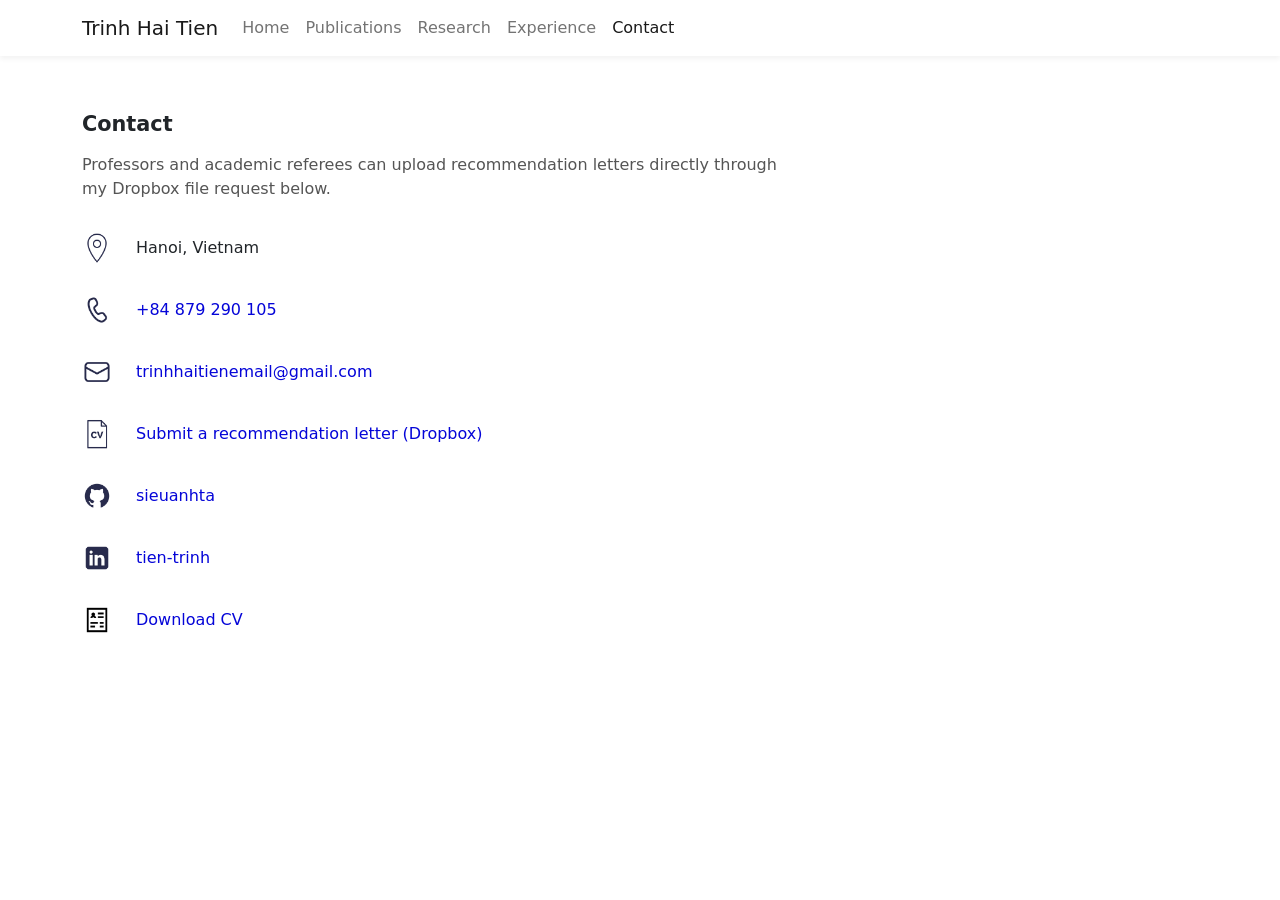
==== commit e54c3c48: "Add recommendation letter upload link" ====
--- a/contact.html
+++ b/contact.html
@@ -28,6 +28,9 @@
     <div id="include_navbar"></div>
     <main class="container pt-4" data-aos="fade-in" id="content_wrapper">
       <h6 id="contact_title" class="title"></h6>
+      <p class="contact_intro">
+        Professors and academic referees can upload recommendation letters directly through my Dropbox file request below.
+      </p>
       <ul id="contact_data"></ul>
     </main>
     <script src="./assets/scripts/scripts.js"></script>
--- a/assets/css/custom.css
+++ b/assets/css/custom.css
@@ -43,6 +43,16 @@
   display: none;
 }
 
+.contact_intro {
+  max-width: 720px;
+  margin: 1rem 0 0;
+  color: #555;
+}
+
+.contact_intro + #contact_data {
+  margin-top: 2rem;
+}
+
 .navbar-toggler {
   display: none;
 }
